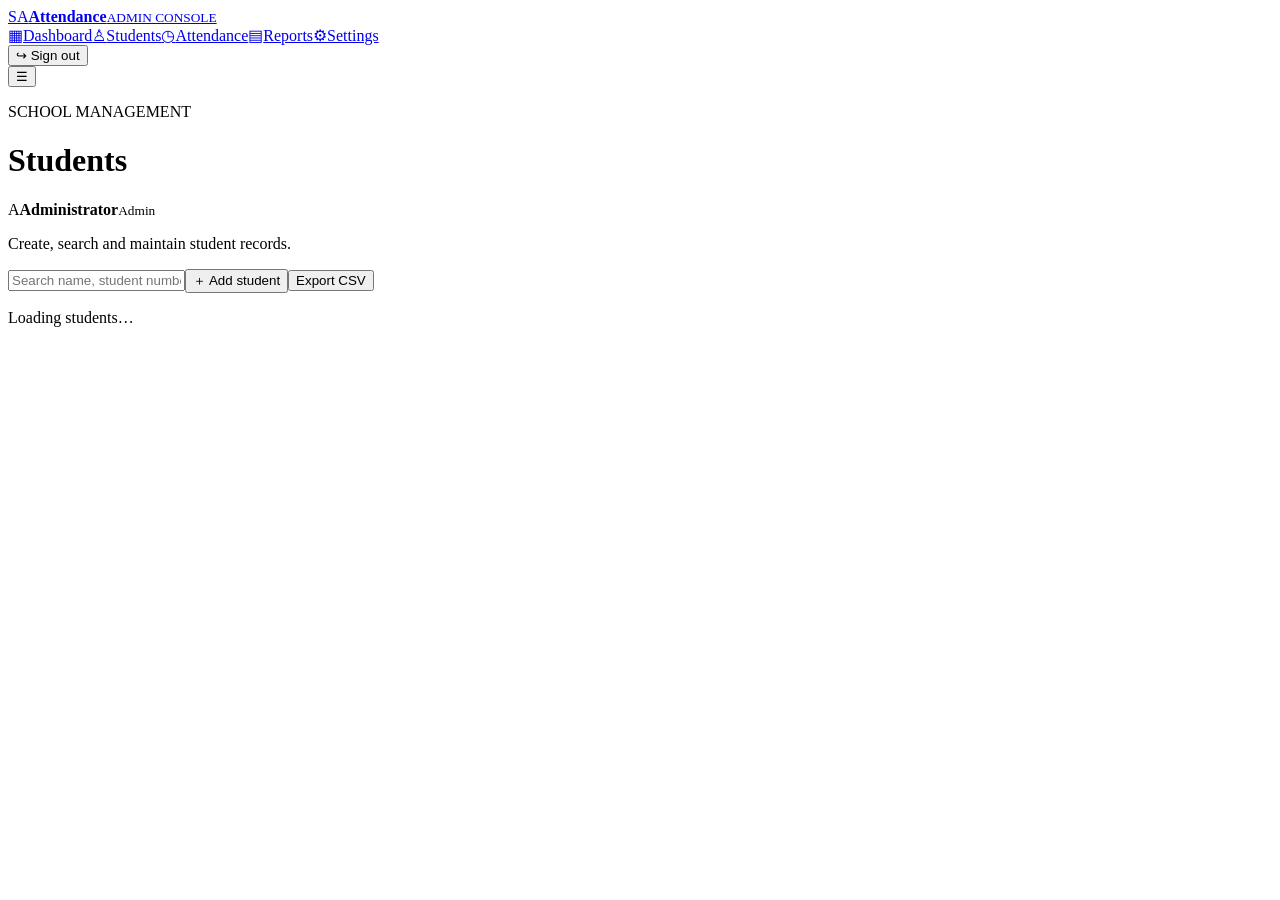
==== students.html @ 84d6a33c "Add files via upload" ====
<!doctype html><html lang="en"><head><meta charset="utf-8"><meta name="viewport" content="width=device-width,initial-scale=1"><title>Students · Student Attendance</title><link rel="stylesheet" href="css/style.css"></head><body><div class="app-shell"><aside class="sidebar"><a class="brand" href="dashboard.html"><span class="brand-mark">SA</span><span><b>Attendance</b><small>ADMIN CONSOLE</small></span></a><nav><a href="dashboard.html" data-nav="dashboard.html"><span>▦</span>Dashboard</a><a href="students.html" data-nav="students.html"><span>♙</span>Students</a><a href="attendance.html" data-nav="attendance.html"><span>◷</span>Attendance</a><a href="reports.html" data-nav="reports.html"><span>▤</span>Reports</a><a href="settings.html" data-nav="settings.html"><span>⚙</span>Settings</a></nav><button class="logout" id="logoutBtn">↪ Sign out</button></aside><main class="main"><header class="topbar"><button class="menu-btn" id="menuBtn" aria-label="Toggle menu">☰</button><div><p class="eyebrow">SCHOOL MANAGEMENT</p><h1>Students</h1></div><div class="top-user"><span class="avatar">A</span><span><b id="adminName">Administrator</b><small>Admin</small></span></div></header><section class="content"><p class="muted intro">Create, search and maintain student records.</p><div class="toolbar"><input id="studentSearch" placeholder="Search name, student number or grade…" aria-label="Search students"><button class="btn primary" id="addStudentBtn">＋ Add student</button><button class="btn secondary" id="exportStudents">Export CSV</button></div><div class="panel"><div id="studentTable" class="table-wrap"><p class="muted">Loading students…</p></div></div><dialog id="studentDialog" class="dialog"><form id="studentForm" method="dialog"><div class="panel-head"><h2 id="studentDialogTitle">Add student</h2><button type="button" class="icon-btn" id="closeStudent">✕</button></div><input type="hidden" name="id"><div class="form-grid"><label>Student number<input name="student_number" required></label><label>First name<input name="first_name" required></label><label>Last name<input name="last_name" required></label><label>Grade / section<input name="grade_section"></label><label>Email<input name="email" type="email"></label><label>Status<select name="status"><option value="active">Active</option><option value="inactive">Inactive</option></select></label></div><div class="dialog-actions"><button type="button" class="btn secondary" id="cancelStudent">Cancel</button><button class="btn primary" type="submit">Save student</button></div><p id="studentError" class="error"></p></form></dialog></section></main></div><div id="toast" class="toast" role="status"></div><script src="config.js"></script><script src="js/api.js"></script><script src="js/auth.js"></script><script src="js/students.js"></script></body></html>
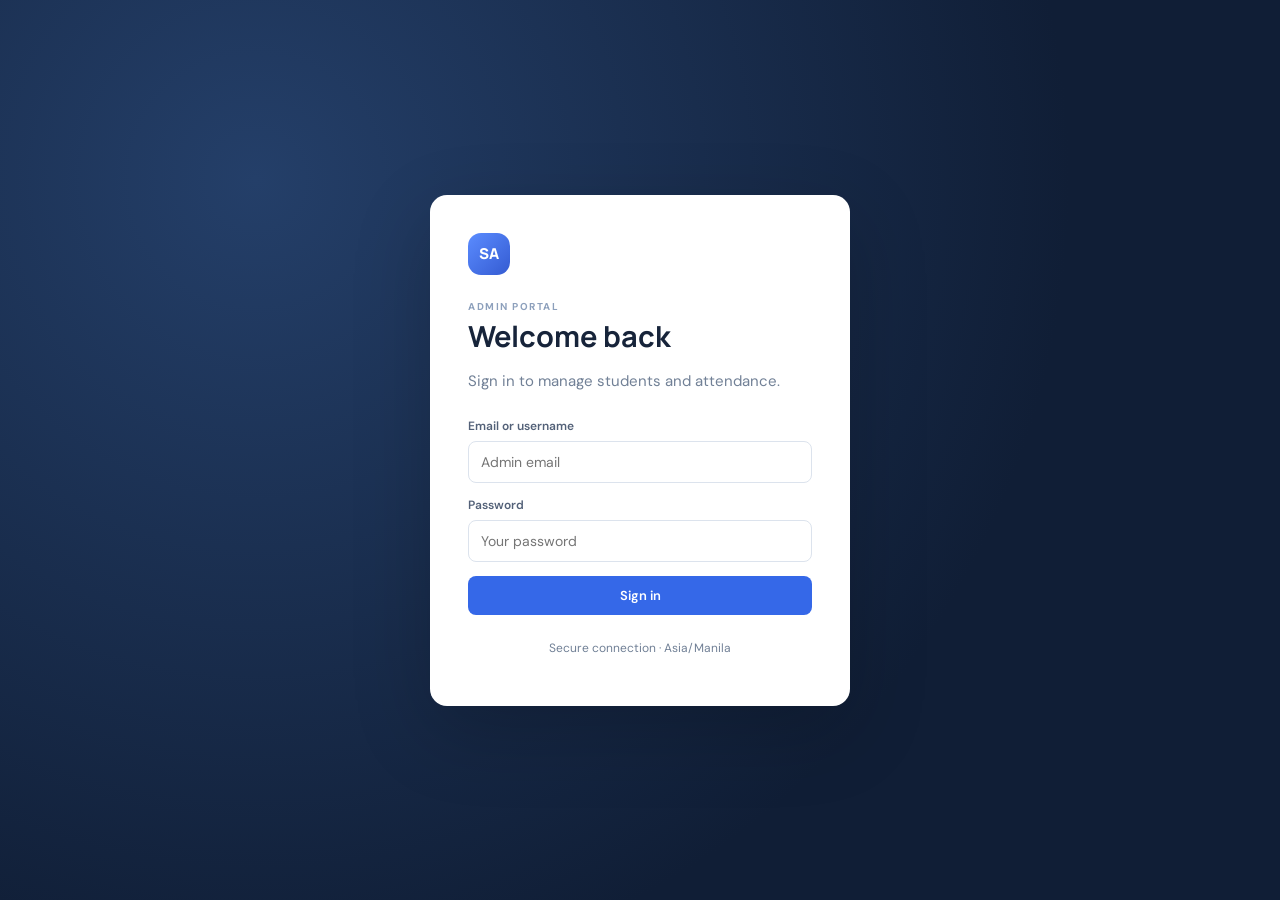
==== commit a8db0cae: "Update students.html" ====
--- a/students.html
+++ b/students.html
@@ -1 +1,113 @@
-<!doctype html><html lang="en"><head><meta charset="utf-8"><meta name="viewport" content="width=device-width,initial-scale=1"><title>Students · Student Attendance</title><link rel="stylesheet" href="css/style.css"></head><body><div class="app-shell"><aside class="sidebar"><a class="brand" href="dashboard.html"><span class="brand-mark">SA</span><span><b>Attendance</b><small>ADMIN CONSOLE</small></span></a><nav><a href="dashboard.html" data-nav="dashboard.html"><span>▦</span>Dashboard</a><a href="students.html" data-nav="students.html"><span>♙</span>Students</a><a href="attendance.html" data-nav="attendance.html"><span>◷</span>Attendance</a><a href="reports.html" data-nav="reports.html"><span>▤</span>Reports</a><a href="settings.html" data-nav="settings.html"><span>⚙</span>Settings</a></nav><button class="logout" id="logoutBtn">↪ Sign out</button></aside><main class="main"><header class="topbar"><button class="menu-btn" id="menuBtn" aria-label="Toggle menu">☰</button><div><p class="eyebrow">SCHOOL MANAGEMENT</p><h1>Students</h1></div><div class="top-user"><span class="avatar">A</span><span><b id="adminName">Administrator</b><small>Admin</small></span></div></header><section class="content"><p class="muted intro">Create, search and maintain student records.</p><div class="toolbar"><input id="studentSearch" placeholder="Search name, student number or grade…" aria-label="Search students"><button class="btn primary" id="addStudentBtn">＋ Add student</button><button class="btn secondary" id="exportStudents">Export CSV</button></div><div class="panel"><div id="studentTable" class="table-wrap"><p class="muted">Loading students…</p></div></div><dialog id="studentDialog" class="dialog"><form id="studentForm" method="dialog"><div class="panel-head"><h2 id="studentDialogTitle">Add student</h2><button type="button" class="icon-btn" id="closeStudent">✕</button></div><input type="hidden" name="id"><div class="form-grid"><label>Student number<input name="student_number" required></label><label>First name<input name="first_name" required></label><label>Last name<input name="last_name" required></label><label>Grade / section<input name="grade_section"></label><label>Email<input name="email" type="email"></label><label>Status<select name="status"><option value="active">Active</option><option value="inactive">Inactive</option></select></label></div><div class="dialog-actions"><button type="button" class="btn secondary" id="cancelStudent">Cancel</button><button class="btn primary" type="submit">Save student</button></div><p id="studentError" class="error"></p></form></dialog></section></main></div><div id="toast" class="toast" role="status"></div><script src="config.js"></script><script src="js/api.js"></script><script src="js/auth.js"></script><script src="js/students.js"></script></body></html>+
+<!doctype html>
+<html lang="en">
+<head>
+  <meta charset="utf-8">
+  <meta name="viewport" content="width=device-width,initial-scale=1">
+  <title>Students · Student Attendance</title>
+  <link rel="stylesheet" href="css/style.css">
+</head>
+<body>
+<div class="app-shell">
+  <aside class="sidebar">
+    <a class="brand" href="dashboard.html">
+      <span class="brand-mark">SA</span>
+      <span><b>Attendance</b><small>ADMIN CONSOLE</small></span>
+    </a>
+    <nav>
+      <a href="dashboard.html" data-nav="dashboard.html"><span>▦</span>Dashboard</a>
+      <a href="students.html" data-nav="students.html"><span>♙</span>Students</a>
+      <a href="attendance.html" data-nav="attendance.html"><span>◷</span>Attendance</a>
+      <a href="reports.html" data-nav="reports.html"><span>▤</span>Reports</a>
+      <a href="settings.html" data-nav="settings.html"><span>⚙</span>Settings</a>
+    </nav>
+    <button class="logout" id="logoutBtn">↪ Sign out</button>
+  </aside>
+
+  <main class="main">
+    <header class="topbar">
+      <button class="menu-btn" id="menuBtn" aria-label="Toggle menu">☰</button>
+      <div>
+        <p class="eyebrow">SCHOOL MANAGEMENT</p>
+        <h1>Students</h1>
+      </div>
+      <div class="top-user">
+        <span class="avatar">A</span>
+        <span><b id="adminName">Administrator</b><small>Admin</small></span>
+      </div>
+    </header>
+
+    <section class="content">
+      <p class="muted intro">Create, import, search and maintain student records.</p>
+
+      <div class="toolbar">
+        <input
+          id="studentSearch"
+          placeholder="Search name, student number or grade…"
+          aria-label="Search students"
+        >
+
+        <button class="btn primary" id="addStudentBtn">＋ Add student</button>
+
+        <label class="btn secondary" for="csvFileInput">
+          ⬆ Import CSV
+        </label>
+        <input
+          id="csvFileInput"
+          type="file"
+          accept=".csv,text/csv"
+          hidden
+        >
+
+        <button class="btn secondary" id="exportStudents">Export CSV</button>
+      </div>
+
+      <div class="panel">
+        <div id="studentTable" class="table-wrap">
+          <p class="muted">Loading students…</p>
+        </div>
+      </div>
+
+      <dialog id="studentDialog" class="dialog">
+        <form id="studentForm" method="dialog">
+          <div class="panel-head">
+            <h2 id="studentDialogTitle">Add student</h2>
+            <button type="button" class="icon-btn" id="closeStudent">✕</button>
+          </div>
+
+          <input type="hidden" name="id">
+
+          <div class="form-grid">
+            <label>Student number<input name="student_number" required></label>
+            <label>First name<input name="first_name" required></label>
+            <label>Last name<input name="last_name" required></label>
+            <label>Grade / section<input name="grade_section"></label>
+            <label>Email<input name="email" type="email"></label>
+            <label>Status>
+              <select name="status">
+                <option value="active">Active</option>
+                <option value="inactive">Inactive</option>
+              </select>
+            </label>
+          </div>
+
+          <div class="dialog-actions">
+            <button type="button" class="btn secondary" id="cancelStudent">Cancel</button>
+            <button class="btn primary" type="submit">Save student</button>
+          </div>
+          <p id="studentError" class="error"></p>
+        </form>
+      </dialog>
+
+    </section>
+  </main>
+</div>
+
+<div id="toast" class="toast" role="status"></div>
+
+<script src="config.js"></script>
+<script src="js/api.js"></script>
+<script src="js/auth.js"></script>
+<script src="js/students.js"></script>
+</body>
+</html>
--- a/css/style.css
+++ b/css/style.css
@@ -0,0 +1,3 @@
+@import url('https://fonts.googleapis.com/css2?family=DM+Sans:wght@400;500;600;700&family=Manrope:wght@500;600;700;800&display=swap');
+:root{--navy:#10213b;--blue:#3568e8;--ink:#17243a;--muted:#718096;--line:#e6ebf2;--bg:#f4f7fb;--white:#fff;--green:#15966a;--red:#d94b58}*{box-sizing:border-box}body{margin:0;background:var(--bg);color:var(--ink);font:15px 'DM Sans',sans-serif}h1,h2,strong{font-family:Manrope,sans-serif}h1{font-size:25px;margin:3px 0 0}h2{font-size:17px;margin:0 0 8px}.muted{color:var(--muted)}.small{font-size:12px}.eyebrow{font-size:10px;letter-spacing:1.5px;color:#8da0bc;font-weight:700;margin:0}.app-shell{min-height:100vh}.sidebar{position:fixed;inset:0 auto 0 0;width:244px;background:var(--navy);padding:25px 16px;color:white;display:flex;flex-direction:column;z-index:5}.brand{display:flex;align-items:center;gap:11px;color:white;text-decoration:none;padding:0 9px 34px}.brand small{display:block;color:#91a4c2;font-size:9px;letter-spacing:1.5px;margin-top:3px}.brand-mark{width:42px;height:42px;border-radius:13px;background:linear-gradient(135deg,#5b8cff,#345bd2);display:grid;place-items:center;color:white;font-weight:800;font-family:Manrope}.sidebar nav{display:grid;gap:7px}.sidebar nav a{color:#b9c6da;text-decoration:none;padding:12px 13px;border-radius:9px;display:flex;gap:12px;align-items:center}.sidebar nav a:hover,.sidebar nav a.active{background:#263b5d;color:white}.sidebar nav span{width:19px;text-align:center}.logout{margin-top:auto;background:transparent;border:0;color:#c3cee0;text-align:left;padding:14px;cursor:pointer;font:inherit}.main{margin-left:244px}.topbar{height:91px;background:white;border-bottom:1px solid var(--line);display:flex;align-items:center;justify-content:space-between;padding:0 34px}.top-user{display:flex;align-items:center;gap:10px;font-size:13px}.top-user small{display:block;color:var(--muted);font-size:11px}.avatar{width:36px;height:36px;border-radius:50%;background:#eaf0ff;color:var(--blue);display:grid;place-items:center;font-weight:700}.content{padding:29px 34px;max-width:1450px;margin:auto}.intro{margin:0 0 23px}.stats-grid{display:grid;grid-template-columns:repeat(4,1fr);gap:16px;margin-bottom:20px}.stat,.panel{background:white;border:1px solid var(--line);border-radius:13px;padding:20px;box-shadow:0 3px 14px #17243a08}.stat span{display:block;color:var(--muted);font-size:13px}.stat strong{display:block;font-size:29px;margin:9px 0 3px}.stat small{color:#96a2b3}.panel{margin-bottom:18px}.panel-head{display:flex;justify-content:space-between;align-items:center;gap:12px;margin-bottom:16px}.panel-head p{margin:0;font-size:12px}.action-grid{display:grid;grid-template-columns:repeat(3,1fr);gap:12px}.action{border:1px solid var(--line);padding:16px;border-radius:10px;display:flex;gap:13px;align-items:center;text-decoration:none;color:var(--ink)}.action>b{width:38px;height:38px;background:#eef3ff;color:var(--blue);border-radius:10px;display:grid;place-items:center;font-size:20px}.action small{display:block;color:var(--muted);font-size:12px;margin-top:4px}.text-link{color:var(--blue);text-decoration:none;font-size:13px}.toolbar{display:flex;gap:10px;align-items:end;margin-bottom:17px;flex-wrap:wrap}.toolbar>input{flex:1;min-width:220px}.btn{border:0;border-radius:8px;padding:11px 15px;font:600 13px 'DM Sans';cursor:pointer}.btn.primary{background:var(--blue);color:white}.btn.secondary{background:#edf1f7;color:#34435a}.btn:disabled{opacity:.5;cursor:not-allowed}.full{width:100%}input,select{width:100%;border:1px solid #dce3ed;border-radius:8px;padding:11px 12px;background:white;color:var(--ink);font:14px 'DM Sans';outline:none}input:focus,select:focus{border-color:#7094f3;box-shadow:0 0 0 3px #3568e81a}label{display:grid;gap:7px;font-size:12px;font-weight:600;color:#536178}form label{margin-bottom:14px}.table-wrap{overflow-x:auto}table{width:100%;border-collapse:collapse;white-space:nowrap;font-size:13px}th{text-align:left;color:#8290a4;font-size:11px;text-transform:uppercase;letter-spacing:.5px;background:#fafbfd}th,td{padding:13px 12px;border-bottom:1px solid #edf0f5}td{color:#3d4b60}.pill{border-radius:30px;padding:4px 9px;background:#e8f7f0;color:#16835e;font-size:11px}.pill.inactive{background:#fff0f0;color:#c34b55}.table-action{border:0;background:transparent;color:var(--blue);cursor:pointer;font:inherit;margin-right:8px}.dialog{border:0;border-radius:14px;padding:0;width:min(580px,calc(100% - 28px));box-shadow:0 25px 90px #0c1a3340}.dialog::backdrop{background:#0b1730a8}.dialog form{padding:23px}.form-grid{display:grid;grid-template-columns:1fr 1fr;gap:0 14px}.dialog-actions{display:flex;justify-content:flex-end;gap:9px;margin-top:12px}.error{color:var(--red);font-size:12px}.scan-layout{display:grid;grid-template-columns:1.4fr 1fr;gap:17px;margin-bottom:18px}video{width:100%;max-height:290px;background:#101b2e;border-radius:10px;object-fit:cover;min-height:160px}.scan-actions{display:flex;gap:9px;margin:12px 0}.inline-form{display:flex;gap:8px}.live-pill{font-size:10px;color:var(--green);font-weight:700}.result-box{padding:13px;background:#f3f6fb;border-radius:9px;margin-top:16px;font-size:13px}.settings-panel{max-width:760px}.settings-panel form{max-width:600px}.settings-panel form>label{margin-top:15px}.report-filters label{min-width:150px}.compact{grid-template-columns:repeat(3,1fr)}.toast{position:fixed;right:22px;bottom:22px;background:#17243a;color:white;padding:12px 17px;border-radius:9px;opacity:0;transform:translateY(8px);transition:.2s;z-index:20;pointer-events:none}.toast.show{opacity:1;transform:none}.menu-btn{display:none;border:0;background:none;font-size:21px}.login-page{min-height:100vh;display:grid;place-items:center;padding:20px;background:radial-gradient(circle at 20% 20%,#243f69,#101e36 65%)}.login-card{background:white;border-radius:17px;padding:38px;width:min(420px,100%);box-shadow:0 25px 80px #0003}.login-card .brand-mark{margin-bottom:25px}.login-card h1{font-size:29px}.login-card form{margin-top:27px}.login-card .small{text-align:center;margin-top:25px}.boot{text-align:center;min-height:100vh;display:grid;place-content:center;justify-items:center;gap:12px}.boot h1{margin:0}.boot p{color:var(--muted)}.boot .brand-mark{width:55px;height:55px}.scan-layout>.panel>form>label{margin-top:13px}
+@media(max-width:900px){.sidebar{transform:translateX(-100%);transition:.2s}.sidebar.open{transform:none;box-shadow:15px 0 35px #0003}.main{margin-left:0}.menu-btn{display:block}.topbar{padding:0 20px}.content{padding:22px 20px}.stats-grid{grid-template-columns:repeat(2,1fr)}}@media(max-width:620px){.topbar{height:78px}.top-user span:last-child{display:none}.content{padding:18px 13px}.stats-grid,.action-grid,.scan-layout,.compact{grid-template-columns:1fr}.stat{padding:16px}.stat strong{font-size:25px}.toolbar>*{width:100%}.toolbar>input{min-width:100%}.form-grid{grid-template-columns:1fr}.panel{padding:15px}.login-card{padding:27px}}
